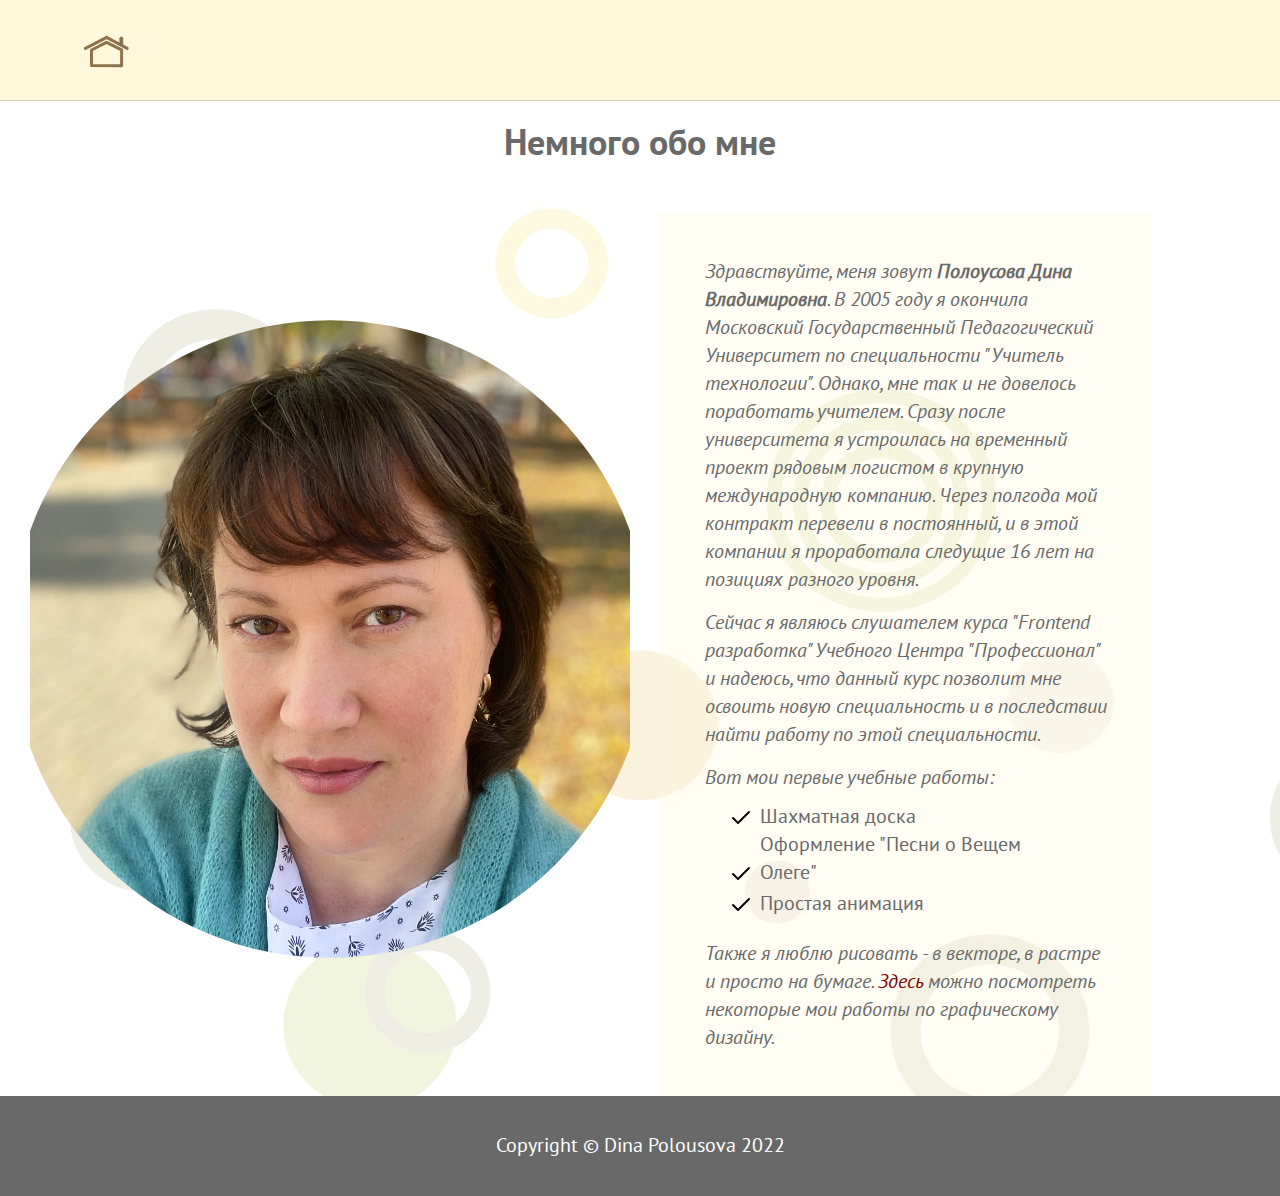
==== index.html @ 3dc23888 "initial commit" ====
<!DOCTYPE html>
<html lang="ru">
    <head>
        <meta charset="utf-8">
        <meta name="viewport" content="width=device-width, initial-scale=1.0">
        <link rel="stylesheet" href="styles.css">
    </head>
    
    <body>
        <header>
                <a href='#'><img src='images/home.svg' alt="home page"></a>
        </header>
        
        <main>
            <div class="liner"></div>
            <h1>Немного обо мне</h1>            
            <div class="container">
               <img src='images/photo.jpg' alt="photo">
               <div class="text">
                    <p>Здравствуйте, меня зовут <strong>Полоусова Дина Владимировна</strong>. В 2005 году я окончила Московский Государственный Педагогический Университет по специальности "Учитель технологии". Однако, мне так и не довелось поработать учителем. Сразу после университета я устроилась на временный проект рядовым логистом в крупную международную компанию. Через полгода мой контракт перевели в постоянный, и в этой компании я проработала следущие 16 лет  на позициях разного уровня.</p>
                    <p>Сейчас я являюсь слушателем курса "Frontend разработка" Учебного Центра "Профессионал" и надеюсь, что данный курс позволит мне освоить новую специальность и в последствии найти работу по этой специальности.</p>
                    <p>Вот мои первые учебные работы:</p>
                        <ul>
                            <li><a href='links/chess.html' target="_blank">Шахматная доска</a></li>
                            <li><a href='links/pesn.html' target="_blank">Оформление "Песни о Вещем Олеге"</a></li>
                            <li><a href='links/vybor.html' target="_blank">Простая анимация</a></li>
                                                    </ul>
                    <p>Также я люблю рисовать - в векторе, в растре и просто на бумаге. <a href='2.html' target="_blank"><span>Здесь</span></a> можно посмотреть некоторые мои работы по графическому дизайну.</p>
               </div>
            </div>
        </main>
        
        <footer>
            <p>Copyright &copy; Dina Polousova 2022</p>
        </footer>
    </body>
</html>
---- styles.css ----
@font-face {
    font-family: 'PT Sans';
    src: url('fonts/PTSans-Bold.woff2') format('woff2');
    font-weight: bold;
    font-style: normal;
    font-display: swap;
}

@font-face {
    font-family: 'PT Sans';
    src: url('fonts/PTSans-Regular.woff2') format('woff2');
    font-weight: normal;
    font-style: normal;
    font-display: swap;
}

@font-face {
    font-family: 'PT Sans';
    src: url('fonts/PTSans-Italic.woff2') format('woff2');
    font-weight: normal;
    font-style: italic;
    font-display: swap;
}
/* global reset */
html, body, body div, div, span, label, h1, h2, h3, h4, h5, h6, p, a, em, img, s, small, strong, sub, sup, b, u, i, dl, dt, dd, ol, ul, li, button, form, fieldset, article, aside, footer, header, main, nav, section, input, textarea, select, option {
    margin: 0;
    padding: 0;
    border: none;
    outline: none;
    background: none;
}
html * {
    max-height: 1000000px;
}

/* common */
a {
    text-decoration: none;
    color: #696969; 
    cursor: pointer;
}
a:hover {
    text-decoration: underline;
}
h1{
    text-align: center;
    font-weight: 700;
    font-size: 36px;
    line-height: 80px;
}
p {
    font-style: italic;
    margin: 15px;
}
span {
    color: #800000;
}
ul{
    padding: 0 70px;
}
ul a{
    display: inline-block;
    position: relative;
    bottom: 7px;
}
li{
    font-weight: normal;
    font-style: normal;
    list-style-image: url('images/marker.svg');
}

/* structure */
html {
    height: 100%;
}
body {
    min-height: 100%;
    margin: 0;
    font: normal 400 20px/28px 'PT Sans';
    color: #696969;
    display: grid;
    grid-template-rows: auto 1fr auto;
    grid-template-areas: "a" "b" "c";
}
header {
    height: 100px;
    background: #FFF8DC;
    grid-area: a;
}
main {
    background-image: url('images/bckgr.jpeg');
    grid-area: b;
}
footer {
    height: 100px;
    background: #696969;
    grid-area: c;
}

/*header*/
header img{
    position: absolute;
    top: 25px;
    left: 80px;
}
header img{
    width: 50px;
}

/*main*/
.container{
    display: flex;
    width: 90%;
}
.liner{
    height: 1px;
    border-top: 1px solid rgba(142,114,75,.4);
}
main img{
    width: 600px;
    padding: 30px;
    clip-path: circle(40%);
}
.text{
    width: 90%;
    padding: 30px;
    background: rgba(255,248,220,.3);
    margin-top: 30px;
}

/*footer*/
footer p {
    text-align: center;
    color: #FFFFFF;
    font-style: normal;
    padding: 20px;
}
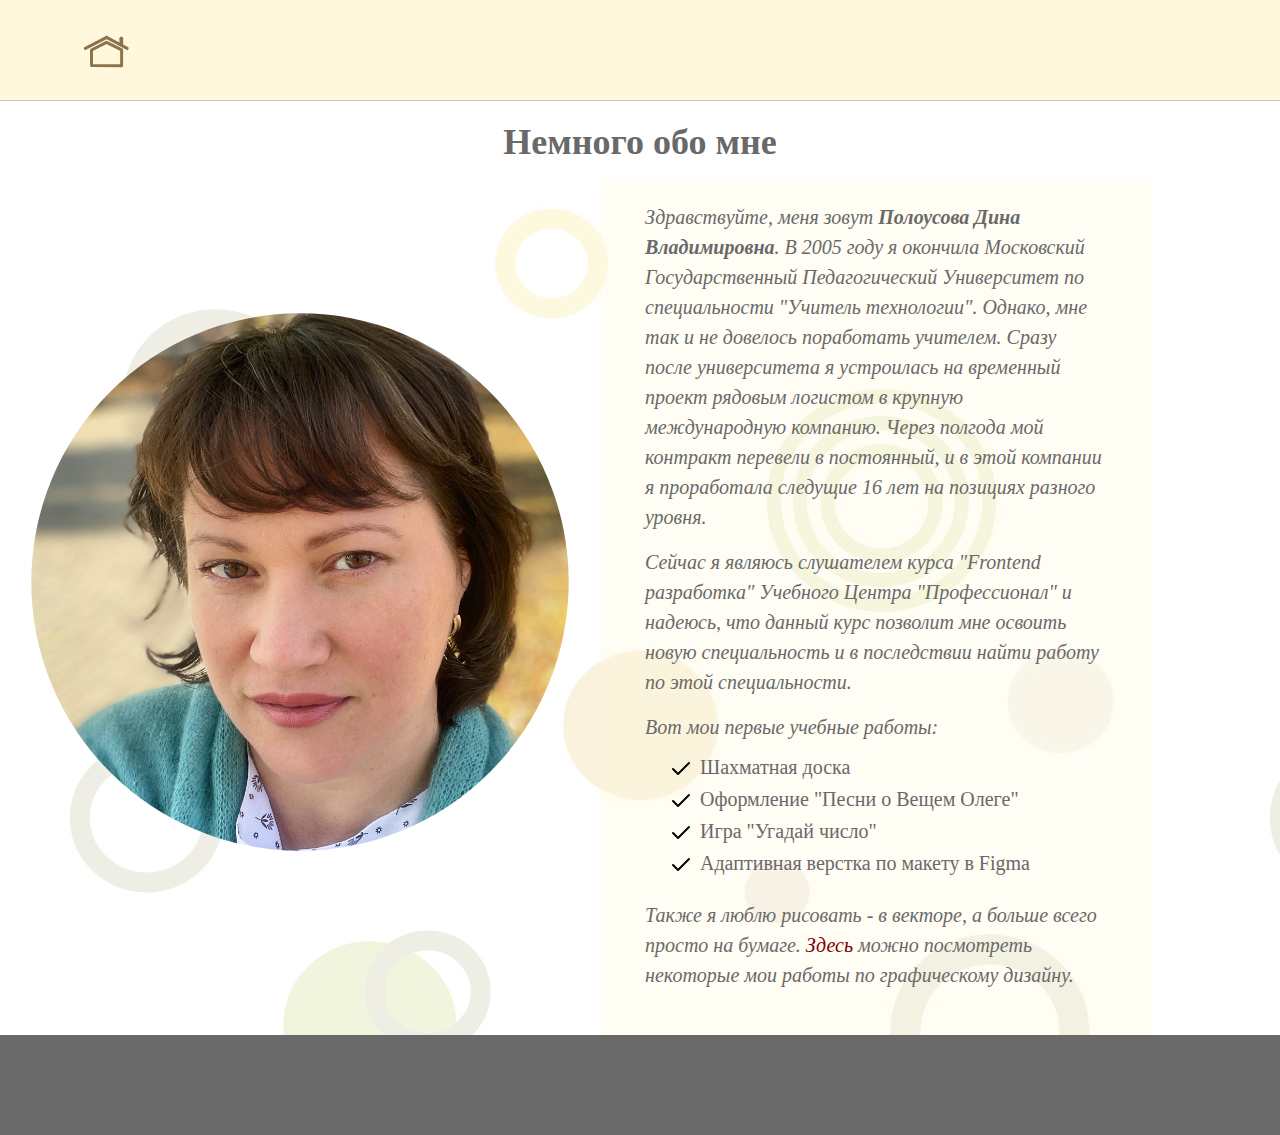
==== commit 163fb5ca: "page 2 added" ====
--- a/index.html
+++ b/index.html
@@ -23,9 +23,10 @@
                         <ul>
                             <li><a href='links/chess.html' target="_blank">Шахматная доска</a></li>
                             <li><a href='links/pesn.html' target="_blank">Оформление "Песни о Вещем Олеге"</a></li>
-                            <li><a href='links/vybor.html' target="_blank">Простая анимация</a></li>
-                                                    </ul>
-                    <p>Также я люблю рисовать - в векторе, в растре и просто на бумаге. <a href='2.html' target="_blank"><span>Здесь</span></a> можно посмотреть некоторые мои работы по графическому дизайну.</p>
+                            <li><a href = 'links/guess_game.html'>Игра "Угадай число"</a></li>  
+                            <li><a href = 'links/adaptive/index.html'>Адаптивная верстка по макету в Figma</a></li>
+                        </ul>
+                    <p>Также я люблю рисовать - в векторе, а больше всего просто на бумаге. <a href='2.html' target="_blank"><span>Здесь</span></a> можно посмотреть некоторые мои работы по графическому дизайну.</p>
                </div>
             </div>
         </main>
--- a/styles.css
+++ b/styles.css
@@ -76,7 +76,7 @@
 body {
     min-height: 100%;
     margin: 0;
-    font: normal 400 20px/28px 'PT Sans';
+    font: normal 400 20px/30px 'PT Sans';
     color: #696969;
     display: grid;
     grid-template-rows: auto 1fr auto;
@@ -110,6 +110,8 @@
 /*main*/
 .container{
     display: flex;
+    flex: none;
+    align-items: center;
     width: 90%;
 }
 .liner{
@@ -117,21 +119,53 @@
     border-top: 1px solid rgba(142,114,75,.4);
 }
 main img{
+    align-self: flex-start;
     width: 600px;
-    padding: 30px;
-    clip-path: circle(40%);
+    clip-path: circle(38%);
 }
 .text{
     width: 90%;
-    padding: 30px;
+    padding: 5px 30px 30px;
     background: rgba(255,248,220,.3);
-    margin-top: 30px;
 }
 
+/*PAGE2*/
+.container2{
+    display: flex;
+    flex: none;
+    align-items: center; 
+    align-content: center;
+}
+            
+.element1{
+    width: 20%;
+}
+.element2{
+    float: left;
+    text-align: center;
+}
+.element2 img{
+    width: auto;
+    padding: 10px;
+}
+.element3{
+    float: right;
+    text-align: center;
+}
+.element3 img{
+    padding: 10px;
+}
+
+.page2 {
+    font-style: normal;
+    text-align: center;
+    margin: 20px;
+    color: #696969;
+}
 /*footer*/
 footer p {
     text-align: center;
-    color: #FFFFFF;
+    color: #696969;
     font-style: normal;
     padding: 20px;
 }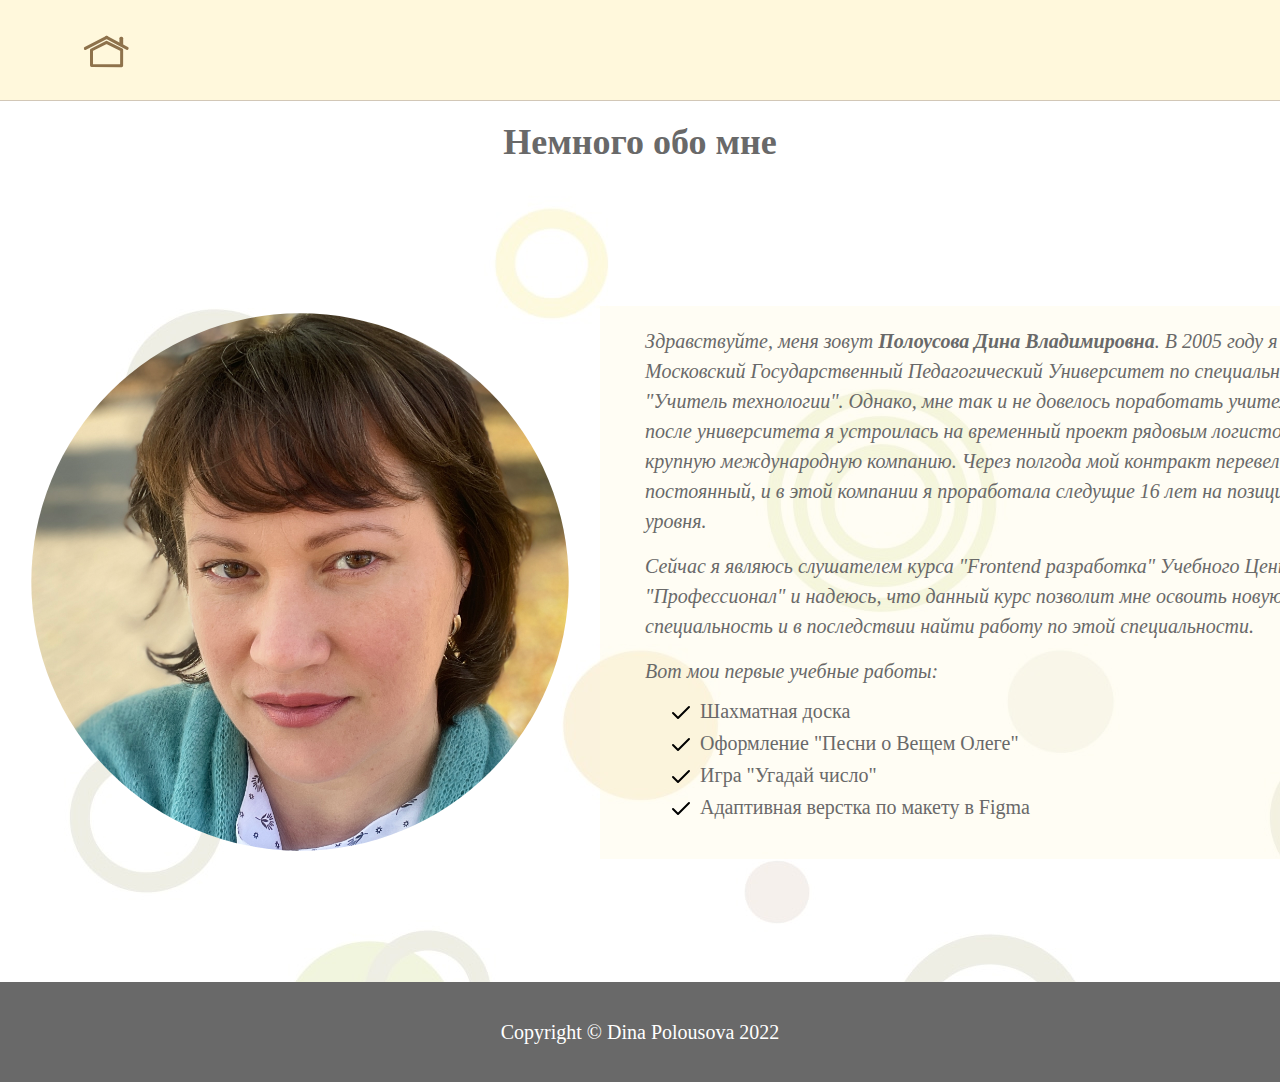
==== commit 6b2f310f: "links fixed" ====
--- a/index.html
+++ b/index.html
@@ -23,10 +23,9 @@
                         <ul>
                             <li><a href='links/chess.html' target="_blank">Шахматная доска</a></li>
                             <li><a href='links/pesn.html' target="_blank">Оформление "Песни о Вещем Олеге"</a></li>
-                            <li><a href = 'links/guess_game.html'>Игра "Угадай число"</a></li>  
-                            <li><a href = 'links/adaptive/index.html'>Адаптивная верстка по макету в Figma</a></li>
+                            <li><a href = 'links/Guess_game/guess.html' target="_blank">Игра "Угадай число"</a></li>  
+                            <li><a href = 'https://github.com/polousova/adaptive.git' target="_blank">Адаптивная верстка по макету в Figma</a></li>
                         </ul>
-                    <p>Также я люблю рисовать - в векторе, а больше всего просто на бумаге. <a href='2.html' target="_blank"><span>Здесь</span></a> можно посмотреть некоторые мои работы по графическому дизайну.</p>
                </div>
             </div>
         </main>
--- a/styles.css
+++ b/styles.css
@@ -71,10 +71,11 @@
 
 /* structure */
 html {
-    height: 100%;
+    min-height: 100%;
 }
 body {
     min-height: 100%;
+    width: 100%;
     margin: 0;
     font: normal 400 20px/30px 'PT Sans';
     color: #696969;
@@ -112,27 +113,26 @@
     display: flex;
     flex: none;
     align-items: center;
-    width: 90%;
+    align-content: start;
+    width: 100%;
 }
 .liner{
     height: 1px;
     border-top: 1px solid rgba(142,114,75,.4);
 }
 main img{
-    align-self: flex-start;
-    width: 600px;
+    max-width: 600px;
     clip-path: circle(38%);
 }
 .text{
-    width: 90%;
+    min-width: 60%;
     padding: 5px 30px 30px;
     background: rgba(255,248,220,.3);
 }
 
 /*PAGE2*/
 .container2{
-    display: flex;
-    flex: none;
+    display: grid;
     align-items: center; 
     align-content: center;
 }
@@ -141,7 +141,6 @@
     width: 20%;
 }
 .element2{
-    float: left;
     text-align: center;
 }
 .element2 img{
@@ -149,7 +148,6 @@
     padding: 10px;
 }
 .element3{
-    float: right;
     text-align: center;
 }
 .element3 img{
@@ -165,7 +163,7 @@
 /*footer*/
 footer p {
     text-align: center;
-    color: #696969;
+    color: #fff;
     font-style: normal;
     padding: 20px;
 }